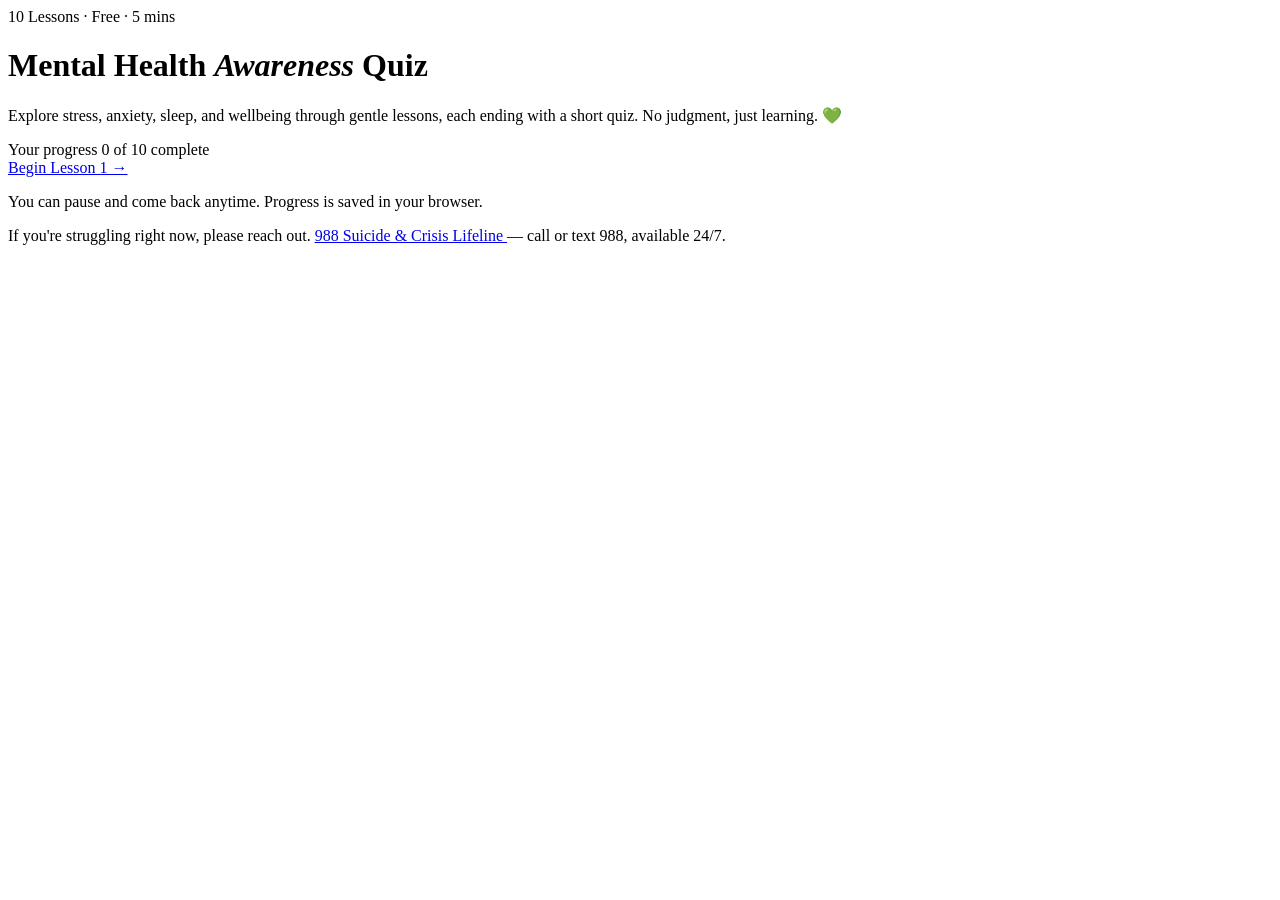
==== index.html @ 3b3797dc "Rename Final_Project/index.html to index.html" ====
<!DOCTYPE html>
<html lang="en">
<head>
  <meta charset="UTF-8">
  <meta name="viewport" content="width=device-width, initial-scale=1.0">
  <title>Mental Health Awareness Quiz</title>
  <link rel="stylesheet" href="style.css">
</head>
<body>

  <header class="site-header">
    <div class="header-inner">
     
      <span class="header-tag">10 Lessons · Free · 5 mins</span>
      <h1>Mental Health <em>Awareness</em> Quiz</h1>
      <p class="header-sub">
        Explore stress, anxiety, sleep, and wellbeing through
        gentle lessons, each ending with a short quiz.
        No judgment, just learning. 💚
      </p>
    </div>
  </header>

  <main class="home-main">

    <!-- Progress overview bar -->
    <section class="progress-overview">
      <div class="prog-label">
        <span>Your progress</span>
        <span id="prog-count">0 of 10 complete</span>
      </div>
      <div class="prog-track">
        <div class="prog-fill" id="prog-fill" style="width: 0%"></div>
      </div>
    </section>

    <!-- Lesson cards grid -->
    <section class="lessons-grid" id="lessons-grid">
      <!-- Filled by app.js -->
    </section>

    <!-- Start button -->
    <div class="home-cta">
      <a href="lesson.html?id=0" class="btn-primary">
        Begin Lesson 1 →
      </a>
      <p class="cta-note">
        You can pause and come back anytime.
        Progress is saved in your browser.
      </p>
    </div>

  </main>

  <footer class="site-footer">
    <p>
      If you're struggling right now, please reach out. 
      <a href="https://988lifeline.org" target="_blank">
        988 Suicide &amp; Crisis Lifeline
      </a> — call or text 988, available 24/7.
    </p>
  </footer>

  <script src="app.js"></script>

</body>
</html>
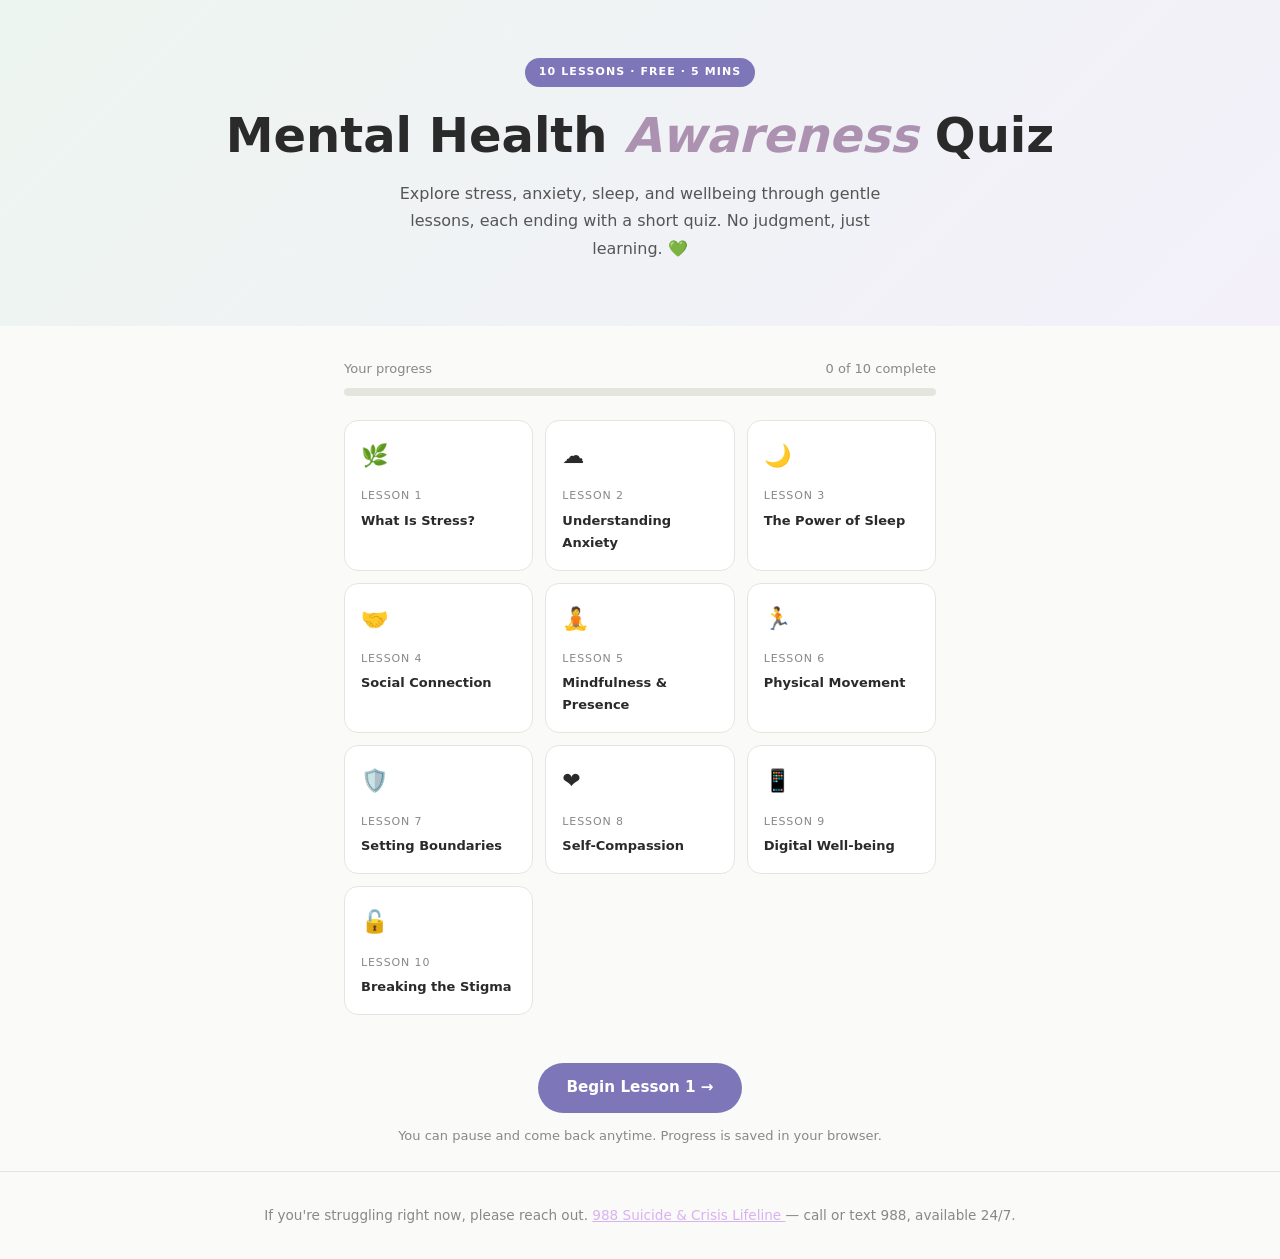
==== commit 643bea84: "Fix HTML formatting and structure" ====
--- a/index.html
+++ b/index.html
@@ -41,7 +41,7 @@
 
     <!-- Start button -->
     <div class="home-cta">
-      <a href="lesson.html?id=0" class="btn-primary">
+      <a href="./lesson.html?id=0" class="btn-primary">
         Begin Lesson 1 →
       </a>
       <p class="cta-note">
--- a/style.css
+++ b/style.css
@@ -0,0 +1,579 @@
+/* === Reset & base === */
+*, *::before, *::after { box-sizing: border-box; margin: 0; padding: 0; }
+
+:root {
+  --sage:        #7d77ba;
+  --sage-light:  #EDF5F0;
+  --sage-dark:   #77457b8e;
+  --lavender:    #c181ec97;
+  --lav-light:   #ccbeeb;
+  --amber:       #3a8d3250;
+  --amber-light: #FBF4E2;
+  --coral:       #6fc9976c;
+  --coral-light: #FCEEEE;
+  --ink:         #2A2A2A;
+  --ink-soft:    #555;
+  --ink-muted:   #888;
+  --surface:     #FAFAF8;
+  --white:       #FFFFFF;
+  --border:      #E5E5E0;
+}
+
+body {
+  font-family: 'Segoe UI', system-ui, sans-serif;
+  background: var(--surface);
+  color: var(--ink);
+  min-height: 100vh;
+  line-height: 1.7;
+  
+}
+
+a { color: inherit; }
+
+/* === Site header (home page) === */
+.site-header {
+    
+  background: linear-gradient(135deg, #EDF5F0, #F3F0FA);
+  padding: 3.5rem 2rem 4rem;
+  text-align: center;
+}
+.header-tag {
+  display: inline-block;
+  background: var(--sage);
+  color: white;
+  font-size: 11px;
+  font-weight: 600;
+  letter-spacing: 0.1em;
+  text-transform: uppercase;
+  padding: 5px 14px;
+  border-radius: 100px;
+  margin-bottom: 1.25rem;
+}
+.site-header h1 {
+  font-size: clamp(2rem, 5vw, 3rem);
+  font-weight: 700;
+  color: var(--ink);
+  line-height: 1.2;
+  margin-bottom: 1rem;
+}
+.site-header h1 em {
+  font-style: italic;
+  color: var(--sage-dark);
+}
+.header-sub {
+  font-size: 1rem;
+  color: var(--ink-soft);
+  max-width: 500px;
+  margin: 0 auto;
+}
+
+/* === Progress overview (home) === */
+.progress-overview {
+  max-width: 640px;
+  margin: 2rem auto 0;
+  padding: 0 1.5rem;
+}
+.prog-label {
+  display: flex;
+  justify-content: space-between;
+  font-size: 13px;
+  color: var(--ink-muted);
+  margin-bottom: 8px;
+}
+.prog-track {
+  height: 8px;
+  background: var(--border);
+  border-radius: 100px;
+  overflow: hidden;
+}
+.prog-fill {
+  height: 100%;
+  background: linear-gradient(90deg, var(--sage), var(--lavender));
+  border-radius: 100px;
+  transition: width 0.6s ease;
+}
+
+/* === Lessons grid (home) === */
+.lessons-grid {
+  display: grid;
+  grid-template-columns: repeat(auto-fill, minmax(180px, 1fr));
+  gap: 12px;
+  max-width: 640px;
+  margin: 1.5rem auto;
+  padding: 0 1.5rem;
+}
+.lesson-chip {
+  background: var(--white);
+  border: 1.5px solid var(--border);
+  border-radius: 14px;
+  padding: 1rem;
+  cursor: pointer;
+  text-decoration: none;
+  color: var(--ink);
+  transition: all 0.2s;
+  display: block;
+}
+.lesson-chip:hover {
+  border-color: var(--sage);
+  background: var(--sage-light);
+  transform: translateY(-5px); 
+  box-shadow: 0 10px 20px rgba(0,0,0,0,05);
+}
+.lesson-chip:active, 
+.btn-primary:active, 
+.option-btn:active {
+  transform: scale(0.96); /* Shrinks slightly to feel like a real button press */
+  transition: transform 0.1s ease;
+}
+.lesson-chip, .btn-primary, .option-btn {
+  transition: all 0.3s cubic-bezier(0.25, 0.8, 0.25, 1);
+}
+.lesson-chip.completed {
+  border-color: var(--sage);
+  background: var(--sage-light);
+}
+.chip-icon { font-size: 22px; margin-bottom: 6px; display: block; }
+.chip-num {
+  font-size: 11px;
+  color: var(--ink-muted);
+  text-transform: uppercase;
+  letter-spacing: 0.08em;
+}
+.chip-title { font-size: 13px; font-weight: 600; margin-top: 2px; }
+.chip-check {
+  float: right;
+  color: var(--sage);
+  font-size: 14px;
+}
+
+/* === Home CTA === */
+.home-cta {
+  text-align: center;
+  padding: 1.5rem;
+  max-width: 640px;
+  margin: 0 auto;
+}
+.cta-note {
+  font-size: 13px;
+  color: var(--ink-muted);
+  margin-top: 0.75rem;
+}
+
+/* === Buttons === */
+.btn-primary {
+  display: inline-block;
+  background: var(--sage);
+  color: white;
+  padding: 12px 28px;
+  border-radius: 100px;
+  text-decoration: none;
+  font-size: 0.95rem;
+  font-weight: 600;
+  border: none;
+  cursor: pointer;
+  transition: background 0.2s, transform 0.15s;
+}
+.btn-primary:hover {
+  background: var(--sage-dark);
+  transform: translateY(-1px);
+}
+.btn-outline {
+  display: inline-block;
+  background: transparent;
+  color: var(--ink-soft);
+  padding: 11px 24px;
+  border-radius: 100px;
+  border: 1.5px solid var(--border);
+  font-size: 0.9rem;
+  cursor: pointer;
+  text-decoration: none;
+  transition: all 0.2s;
+}
+.btn-outline:hover {
+  border-color: var(--ink-soft);
+  color: var(--ink);
+}
+.btn-next {
+  display: inline-block;
+  background: var(--sage);
+  color: white;
+  padding: 11px 26px;
+  border-radius: 100px;
+  border: none;
+  font-size: 0.9rem;
+  font-weight: 600;
+  cursor: pointer;
+  margin-top: 1.25rem;
+  transition: background 0.2s;
+}
+.btn-next:hover { background: var(--sage-dark); }
+
+/* === Lesson header === */
+.lesson-header, .quiz-header {
+  display: flex;
+  align-items: center;
+  gap: 1rem;
+  padding: 1rem 1.5rem;
+  background: var(--white);
+  border-bottom: 1px solid var(--border);
+  position: sticky;
+  top: 0;
+  z-index: 10;
+}
+.back-link {
+  font-size: 13px;
+  color: var(--ink-muted);
+  text-decoration: none;
+  white-space: nowrap;
+}
+.back-link:hover { color: var(--sage-dark); }
+.lesson-progress, .quiz-prog-wrap {
+  flex: 1;
+  height: 6px;
+  background: var(--border);
+  border-radius: 100px;
+  overflow: hidden;
+}
+.lesson-prog-fill, .quiz-prog-fill {
+  height: 100%;
+  background: var(--sage);
+  border-radius: 100px;
+  transition: width 0.5s ease;
+  width: 10%;
+}
+.lesson-counter, .score-counter {
+  font-size: 12px;
+  color: var(--ink-muted);
+  white-space: nowrap;
+}
+
+/* === Lesson page === */
+.lesson-main {
+  max-width: 680px;
+  margin: 0 auto;
+  padding: 2rem 1.5rem 5rem;
+}
+.lesson-hero {
+  display: flex;
+  align-items: flex-start;
+  gap: 1.25rem;
+  margin-bottom: 2rem;
+}
+.lesson-icon {
+  font-size: 2.5rem;
+  width: 64px;
+  height: 64px;
+  background: var(--sage-light);
+  border-radius: 16px;
+  display: flex;
+  align-items: center;
+  justify-content: center;
+  flex-shrink: 0;
+}
+.lesson-num {
+  font-size: 12px;
+  text-transform: uppercase;
+  letter-spacing: 0.1em;
+  color: var(--ink-muted);
+  margin-bottom: 4px;
+}
+.lesson-title {
+  font-size: 1.75rem;
+  font-weight: 700;
+  line-height: 1.2;
+  color: var(--ink);
+}
+.lesson-body {
+  background: var(--white);
+  border: 1px solid var(--border);
+  border-radius: 16px;
+  padding: 1.75rem;
+  margin-bottom: 1.5rem;
+  font-size: 0.96rem;
+  color: var(--ink-soft);
+}
+.lesson-body p { margin-bottom: 1rem; }
+.lesson-body p:last-child { margin-bottom: 0; }
+.lesson-body h3 {
+  font-size: 1rem;
+  font-weight: 700;
+  color: var(--ink);
+  margin: 1.25rem 0 0.4rem;
+}
+
+/* === Tip box (lesson page) === */
+.tip-box {
+  display: flex;
+  gap: 14px;
+  align-items: flex-start;
+  background: var(--sage-light);
+  border-left: 3px solid var(--sage);
+  border-radius: 0 12px 12px 0;
+  padding: 1rem 1.25rem;
+  margin-bottom: 2rem;
+  animation: slideUp 0.4s ease;
+}
+.tip-icon { font-size: 20px; flex-shrink: 0; margin-top: 2px; }
+.tip-label {
+  font-size: 11px;
+  font-weight: 700;
+  letter-spacing: 0.08em;
+  text-transform: uppercase;
+  color: var(--sage-dark);
+  margin-bottom: 3px;
+}
+.tip-text { font-size: 0.88rem; color: var(--sage-dark); line-height: 1.6; }
+
+/* === Lesson nav === */
+.lesson-nav {
+  display: flex;
+  justify-content: space-between;
+  align-items: center;
+  gap: 1rem;
+}
+
+/* === Quiz page === */
+.quiz-main {
+  max-width: 640px;
+  margin: 0 auto;
+  padding: 2rem 1.5rem 5rem;
+}
+.quiz-lesson-label {
+  font-size: 12px;
+  text-transform: uppercase;
+  letter-spacing: 0.1em;
+  color: var(--ink-muted);
+  margin-bottom: 1rem;
+}
+.quiz-question {
+  font-size: 1.25rem;
+  font-weight: 700;
+  color: var(--ink);
+  margin-bottom: 1.5rem;
+  line-height: 1.4;
+}
+
+/* === Answer options === */
+.options {
+  display: flex;
+  flex-direction: column;
+  gap: 10px;
+  margin-bottom: 1.25rem;
+}
+.option-btn {
+  padding: 1rem 1.25rem;
+  border: 1.5px solid var(--border);
+  border-radius: 14px;
+  background: var(--white);
+  font-size: 0.94rem;
+  color: var(--ink-soft);
+  text-align: left;
+  cursor: pointer;
+  display: flex;
+  align-items: center;
+  gap: 12px;
+  transition: all 0.18s;
+  font-family: inherit;
+}
+.option-btn:hover:not(:disabled) {
+  border-color: var(--sage);
+  background: var(--sage-light);
+  color: var(--sage-dark);
+}
+.option-marker {
+  width: 28px;
+  height: 28px;
+  border-radius: 50%;
+  border: 1.5px solid var(--border);
+  display: flex;
+  align-items: center;
+  justify-content: center;
+  font-size: 12px;
+  font-weight: 600;
+  flex-shrink: 0;
+  transition: all 0.2s;
+}
+/* Correct answer — warm green */
+.option-btn.correct {
+  border-color: var(--sage);
+  background: var(--sage-light);
+  color: var(--sage-dark);
+}
+.option-btn.correct .option-marker {
+  background: var(--sage);
+  border-color: var(--sage);
+  color: white;
+}
+/* Wrong answer — soft amber, NOT harsh red */
+.option-btn.wrong {
+  border-color: var(--amber);
+  background: var(--amber-light);
+  color: #7A5C1E;
+}
+.option-btn.wrong .option-marker {
+  background: var(--amber);
+  border-color: var(--amber);
+  color: white;
+}
+.option-btn:disabled { cursor: default; pointer-events: none; }
+
+/* === Feedback panel === */
+.feedback {
+  background: var(--white);
+  border: 1px solid var(--border);
+  border-radius: 16px;
+  overflow: hidden;
+  animation: popIn 0.35s cubic-bezier(0.34, 1.56, 0.64, 1);
+}
+.feedback.hidden { display: none; }
+.feedback-inner { padding: 1.5rem; }
+.feedback-verdict {
+  font-size: 1.1rem;
+  font-weight: 700;
+  margin-bottom: 0.4rem;
+  color: var(--ink);
+}
+.feedback-explanation {
+  font-size: 0.9rem;
+  color: var(--ink-soft);
+  line-height: 1.65;
+  margin-bottom: 1rem;
+}
+/* Animated tip inside feedback */
+.feedback-tip-wrap {
+  display: flex;
+  gap: 10px;
+  align-items: flex-start;
+  background: var(--lav-light);
+  border-radius: 10px;
+  padding: 0.9rem 1rem;
+  animation: slideUp 0.45s 0.2s ease both;
+}
+.ftip-icon { font-size: 16px; flex-shrink: 0; }
+.ftip-text { font-size: 0.87rem; color: #4A3F72; line-height: 1.6; }
+
+/* === Results page === */
+.results-main {
+  max-width: 600px;
+  margin: 3rem auto;
+  padding: 0 1.5rem 4rem;
+}
+.results-card {
+  background: var(--white);
+  border: 1px solid var(--border);
+  border-radius: 20px;
+  padding: 2.5rem 2rem;
+  text-align: center;
+}
+.results-affirm {
+  font-size: 1rem;
+  color: var(--ink-soft);
+  margin-bottom: 1.75rem;
+  line-height: 1.7;
+  font-style: italic;
+}
+.score-ring {
+  width: 120px;
+  height: 120px;
+  border-radius: 50%;
+  border: 5px solid var(--sage);
+  display: flex;
+  flex-direction: column;
+  align-items: center;
+  justify-content: center;
+  margin: 0 auto 1.75rem;
+  background: var(--sage-light);
+}
+.score-big {
+  font-size: 1.8rem;
+  font-weight: 700;
+  color: var(--sage-dark);
+  line-height: 1;
+}
+.score-pct { font-size: 12px; color: var(--ink-muted); margin-top: 2px; }
+.result-badge {
+  font-size: 1.5rem;
+  font-weight: 700;
+  margin-bottom: 0.6rem;
+  color: var(--ink);
+}
+.result-message {
+  color: var(--ink-soft);
+  margin-bottom: 2rem;
+  line-height: 1.7;
+  font-size: 0.95rem;
+}
+.takeaways {
+  text-align: left;
+  background: var(--surface);
+  border-radius: 12px;
+  padding: 1.25rem 1.5rem;
+  margin-bottom: 2rem;
+  border: 1px solid var(--border);
+}
+.takeaways h3 {
+  font-size: 0.9rem;
+  text-transform: uppercase;
+  letter-spacing: 0.08em;
+  color: var(--ink-muted);
+  margin-bottom: 0.75rem;
+}
+.takeaways li {
+  font-size: 0.9rem;
+  color: var(--ink-soft);
+  margin-left: 1.1rem;
+  line-height: 1.8;
+}
+.result-actions {
+  display: flex;
+  gap: 1rem;
+  justify-content: center;
+  flex-wrap: wrap;
+  margin-bottom: 2rem;
+}
+
+/* === Crisis box (always visible on results) === */
+.crisis-box {
+  background: var(--lav-light);
+  border-radius: 12px;
+  padding: 1rem 1.25rem;
+  font-size: 0.87rem;
+  color: #4A3F72;
+  line-height: 1.6;
+}
+.crisis-link {
+  display: block;
+  margin-top: 6px;
+  color: var(--lavender);
+  font-weight: 600;
+  text-decoration: none;
+}
+.crisis-link:hover { text-decoration: underline; }
+
+/* === Footer === */
+.site-footer {
+  text-align: center;
+  padding: 2rem 1.5rem;
+  font-size: 0.85rem;
+  color: var(--ink-muted);
+  border-top: 1px solid var(--border);
+}
+.site-footer a { color: var(--lavender); }
+
+/* === Animations === */
+@keyframes slideUp {
+  from { opacity: 0; transform: translateY(12px); }
+  to   { opacity: 1; transform: translateY(0); }
+}
+@keyframes popIn {
+  from { opacity: 0; transform: scale(0.95); }
+  to   { opacity: 1; transform: scale(1); }
+}
+
+/* === Mobile === */
+@media (max-width: 520px) {
+  .lesson-hero { flex-direction: column; }
+  .site-header { padding: 2.5rem 1.25rem; }
+  .lesson-main, .quiz-main { padding: 1.5rem 1rem 4rem; }
+  .lessons-grid { grid-template-columns: repeat(2, 1fr); }
+}
